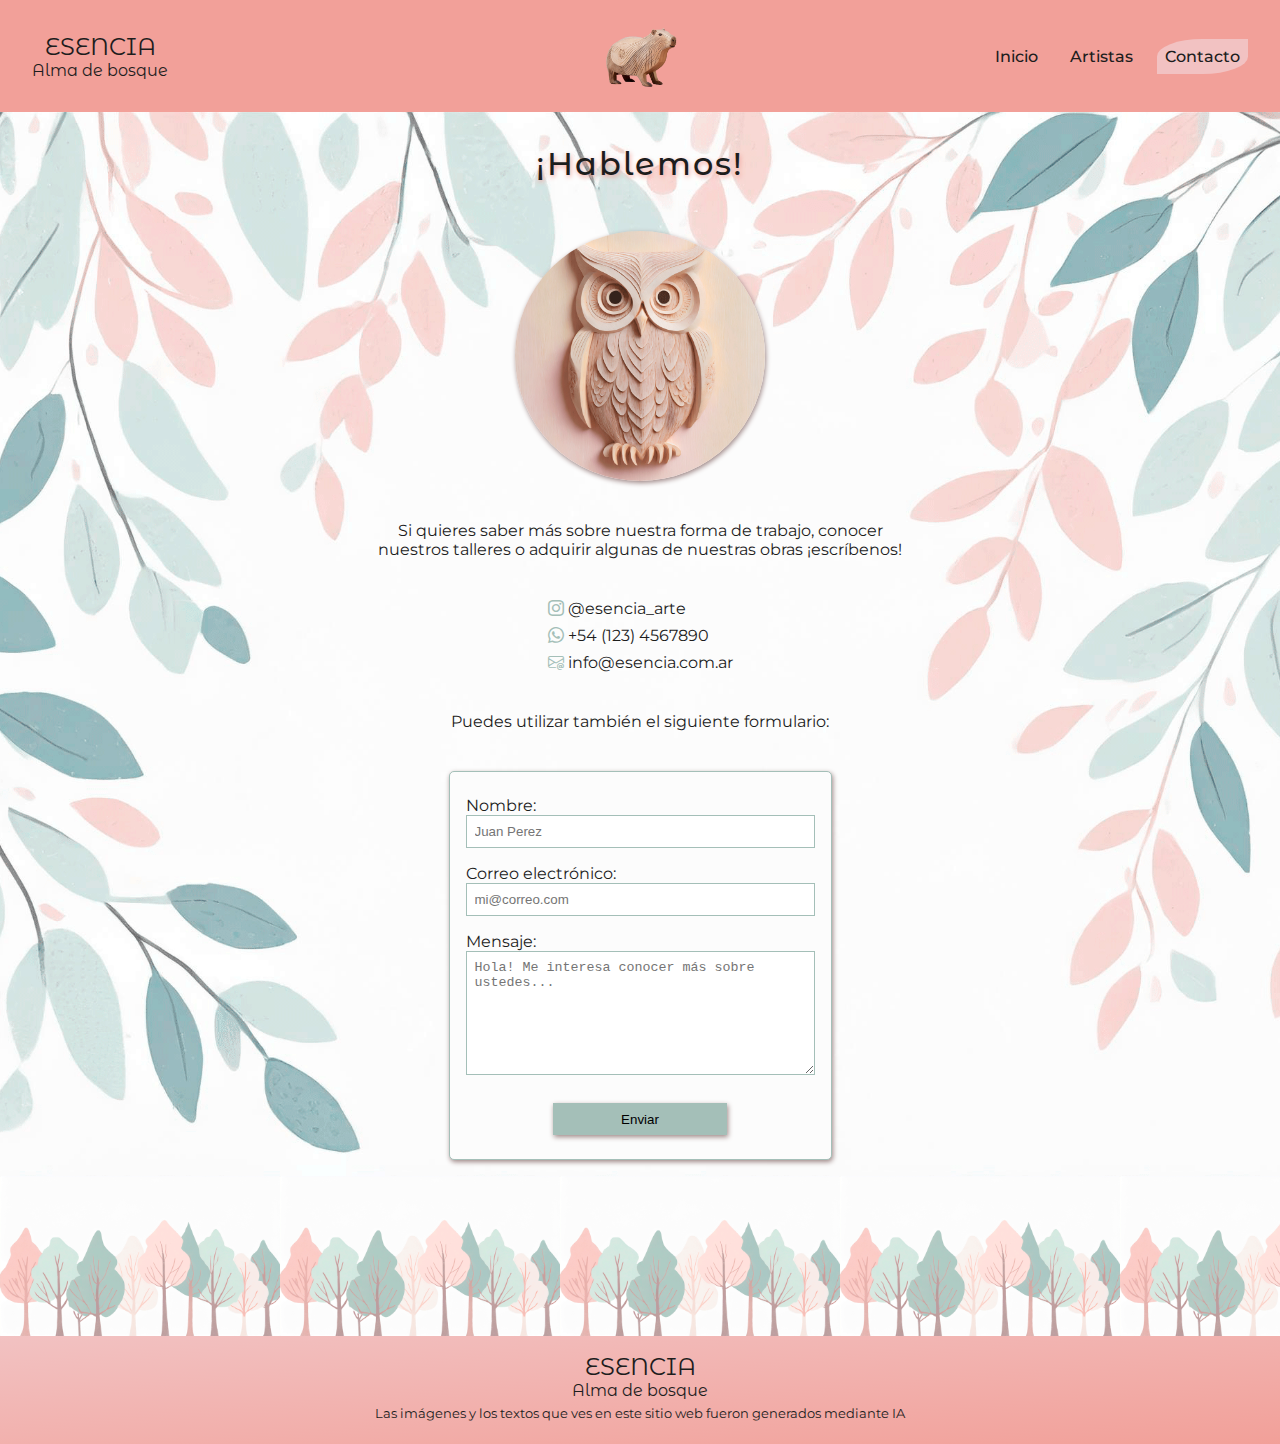
==== pages/contacto.html @ 74b3f2b9 "Se modificó el menú en versión mobile" ====
<!DOCTYPE html>
<html lang="es">

<head>
  <meta charset="UTF-8" />
  <meta name="viewport" content="width=device-width, initial-scale=1.0" />
  <title>Esencia | Contacto</title>
  <meta name="theme-color" content="#f2a099">
  <meta name="description"
    content="Obras de arte realizadas en madera, creadas por artistas con gran compromiso social y ambiental">
  <meta name="keywords"
    content="esencia, alma de bosque, arte, madera, obras de arte en madera, artistas, cuchi lepratte, lucia gomez, pedro fernandez, madera recuperada, madera reciclada, compromiso con el ambiente, ecología">
  <!-- Open Graph -->
  <meta property="og:title" content="Esencia | Obras de arte con alma de bosque">
  <meta property="og:description"
    content="Obras de arte realizadas en madera, creadas por artistas con gran compromiso social y ambiental">
  <meta property="og:type" content="website" />
  <meta property="og:url" content="" />
  <!-- favicon -->
  <link rel="shortcut icon" href="../assets/favicon.ico" type="image/x-icon" />
  <!-- Fuentes -->
  <link rel="preconnect" href="https://fonts.googleapis.com" />
  <link rel="preconnect" href="https://fonts.gstatic.com" crossorigin />
  <link
    href="https://fonts.googleapis.com/css2?family=Montserrat+Alternates:ital,wght@0,100;0,200;0,300;0,400;0,500;0,600;0,700;0,800;0,900;1,100;1,200;1,300;1,400;1,500;1,600;1,700;1,800;1,900&family=Montserrat:ital,wght@0,100..900;1,100..900&display=swap"
    rel="stylesheet" />
  <link rel="stylesheet" href="https://cdn.jsdelivr.net/npm/bootstrap-icons@1.11.3/font/bootstrap-icons.min.css" />
  <!-- CSS -->
  <link rel="stylesheet" href="../css/style.css" />
</head>

<body>
  <!-- Encabezado -->
  <header class="nav">
    <div class="nav-logo-box">
      <a class="nav-logo" href="../index.html">
        <span class="nav-logo-marca">ESENCIA</span>
        <span class="nav-logo-slogan">Alma de bosque</span>
      </a>
    </div>
    <!-- Carpincho - Visible solo en md -->
    <img class="nav-carpincho" src="../assets/carpincho2.png" alt="Carpincho de madera" />
    <!-- Encabezado - Menú -->
    <div class="nav-menu-box">
      <label class="bi bi-list nav-menu-icon" for="menu">
      </label>
      <input type="checkbox" id="menu" class="nav-menu-show">
      <ul class="nav-menu">
        <li class="nav-menu-item">
          <a href="../index.html">Inicio</a>
        </li>
        <li class="nav-menu-item nav-menu-artistas">Artistas
          <ul class="nav-artistas">
            <li class="nav-artistas-item"><a href="./luciagomez.html">Lucía Gómez</a></li>
            <li class="nav-artistas-item"><a href="./cuchilepratte.html">Cuchi Lepratte</a></li>
            <li class="nav-artistas-item"><a href="./pedrofernandez.html">Pedro Fernández</a></li>
          </ul>
        </li>
        <li class="nav-menu-item active">
          <a class="" href="./contacto.html">Contacto</a>
        </li>
      </ul>
    </div>
  </header>
  <!-- Fin Encabezado -->

  <main>
    <section class="contacto">
      <h1>¡Hablemos!</h1>
      <img class="contacto-img" src="../assets/animal-01.png" alt="">
      <p>Si quieres saber más sobre nuestra forma de trabajo, conocer nuestros talleres o adquirir algunas de nuestras
        obras ¡escríbenos!</p>

      <ul class="contacto-redes">
        <li><span class="bi bi-instagram"></span><a href="http://www.instagram.com" target="_blank"> @esencia_arte</a>
        </li>
        <li><span class="bi bi-whatsapp"></span><a href="https://api.whatsapp.com/" target="_blank"> +54 (123)
            4567890</a></li>
        <li><span class="bi bi-envelope-at"></span><a href="mailto:info@esencia.com.ar" target="_blank">
            info@esencia.com.ar</a></li>
      </ul>

      <p>Puedes utilizar también el siguiente formulario:</p>
      <form action="" class="contacto-form">


        <label>Nombre:
          <input id="nombre" type="text" placeholder="Juan Perez">
        </label>
        <label>Correo electrónico:
          <input id="email" type="email" placeholder="mi@correo.com">
        </label>
        <label>Mensaje:
          <textarea name="asunto" id="asunto" placeholder="Hola! Me interesa conocer más sobre ustedes..."></textarea>
        </label>
        <button class="contacto-form-button button">Enviar</button>

      </form>
    </section>
  </main>

  <!-- Footer -->
  <footer class="footer">
    <div class="footer-arboleda" src="./assets/arboles.png" alt="Arboleda"></div>
    <div class="footer-logo">
      <a href="../index.html">
        <span class="footer-logo-marca"> ESENCIA </span>
        <span class="footer-logo-slogan">Alma de bosque</span>
      </a>
      <p>
        Las imágenes y los textos que ves en este sitio web fueron generados
        mediante IA
      </p>
    </div>
  </footer>


</body>

</html>
---- css/style.css ----
@charset "UTF-8";
/* Variables */
/* Colores */
/* Fuentes */
/* Sombras */
.contacto-form .button, .contacto-form, .contacto-img, .acceso-artista:hover, .acceso-artista-img, .obras .obra-img, .artista-hero .artista-img, .artistas .artista:hover, .artistas .artistas-container .artista-img {
  box-shadow: 1px 2px 5px #9e8786;
}

/* Padding */
.contacto, .acceso, .artista-descripcion, .artista-hero, .index-esencia, .artistas, .index-hero {
  padding: 2em;
}

/* Flexbox */
/* fin variables */
/* REset */
* {
  box-sizing: border-box;
  margin: 0;
  padding: 0;
}

body {
  font-family: Montserrat, sans-serif;
  background-color: #fcfcfc;
  color: #1d1d1d;
}

a {
  text-decoration: none;
  color: #1d1d1d;
}

li {
  list-style-type: none;
}

img {
  width: 100%;
}

/* fin Reset */
h1 {
  font-family: "Montserrat Alternates", sans-serif;
  font-size: 2em;
  letter-spacing: 2px;
  font-weight: 500;
  text-shadow: 1px 2px 5px #f2a099;
  padding: 0.5em 1em;
}

h2 {
  font-family: "Montserrat Alternates", sans-serif;
  font-size: 1.5em;
  letter-spacing: 1px;
  font-weight: 500;
  padding: 0.5em;
}

h3 {
  font-family: "Montserrat Alternates", sans-serif;
  font-size: 1.2em;
  letter-spacing: 1px;
  font-weight: 500;
  padding: 0.5em;
  text-shadow: 1px 2px 5px #a4bfb8;
}

p {
  font-family: Montserrat, sans-serif;
  font-size: 1em;
  letter-spacing: 0;
  font-weight: normal;
  max-width: 80ch;
  text-align: center;
  text-wrap: balance;
  margin-inline: auto;
  padding: 0.5em;
}

.nav {
  background-color: #f2a099;
  display: grid;
  align-items: center;
  grid-template-columns: repeat(2, 1fr);
  padding: 1em;
}
.nav-logo {
  text-align: center;
  float: left;
  margin-left: 1em;
}
.nav-logo-marca {
  font-family: "Montserrat Alternates", sans-serif;
  font-size: 1.5em;
  display: block;
}
.nav-logo-slogan {
  font-family: "Montserrat Alternates", sans-serif;
}
.nav-carpincho {
  display: none;
}
.nav-menu-box {
  display: flex;
  flex-direction: row;
  flex-wrap: wrap;
  justify-content: end;
  gap: 2em;
  width: 100%;
}
.nav-menu-icon {
  font-size: 2.5em;
  cursor: pointer;
}
.nav-menu-show {
  display: none;
}
.nav-menu-show:checked + .nav-menu {
  display: flex;
}
.nav-menu {
  border: #fcfcfc 1px solid;
  border-radius: 10px;
  background-color: #f2c2c2;
  padding: 1em;
  display: none;
  flex-direction: column;
  gap: 1em;
  position: absolute;
  top: 3.5em;
  right: 0.5em;
  z-index: 100;
  width: 200px;
}
.nav-menu .nav-artistas-item {
  font-size: 0.9em;
  padding: 0.5em;
}
.nav .nav-menu-item:not(.active) a:hover,
.nav .nav-artistas-item:not(.active) a:hover {
  text-decoration: underline;
  text-underline-offset: 5px;
  text-decoration-thickness: 4px;
  text-decoration-color: #f2a099;
}

/* fin Header-Menu */
.footer {
  text-align: center;
}
.footer-arboleda {
  height: 10em;
  background-image: url(../assets/arboles.png);
  background-size: contain;
  background-repeat: repeat;
}
.footer-logo {
  background: linear-gradient(to bottom right, #f2c2c2, #f2a099);
  padding: 1em;
  /* Fin Footer - Logo */
}
.footer-logo-marca {
  font-family: "Montserrat Alternates", sans-serif;
  font-size: 1.5em;
  display: block;
}
.footer-logo-slogan {
  font-family: "Montserrat Alternates", sans-serif;
}
.footer-logo > p {
  font-size: 0.8em;
  padding-top: 0.5em;
}

/* Fin Footer */
/* Index */
.index-hero {
  background-image: url(../assets/fondoRamas.png);
  background-size: cover;
  background-position: bottom;
  text-align: center;
}
.index-hero-marca {
  background-color: white;
  border-radius: 50px;
  width: 25%;
  min-width: 250px;
  margin-inline: auto;
}
.index-hero-slogan {
  font-family: "Montserrat Alternates", sans-serif;
  font-size: 1.2em;
  padding: 0.5em;
}
.index-hero-img {
  width: 300px;
  max-width: 300px;
  margin-inline: auto;
}

.index-hero-img:hover {
  transform: rotate(360deg);
  transition-duration: 0.8s;
}

/* fin Index-Main */
.artistas {
  background-image: url(../assets/fondoMadera.jpg);
  background-size: cover;
  background-attachment: fixed;
  background-position: center;
  text-align: center;
}
.artistas .artistas-container {
  display: flex;
  flex-wrap: wrap;
  justify-content: space-evenly;
  gap: 1em;
  padding: 1em;
  max-width: 1400px;
  margin-inline: auto;
}
.artistas .artistas-container .artista {
  padding: 1em;
  border: 1px solid #fcfcfc;
  background-color: rgba(252, 252, 252, 0.5);
  border-top-left-radius: 30%;
  border-top-right-radius: 30%;
  max-width: 250px;
}
.artistas .artistas-container .artista-img {
  border-top-left-radius: 30%;
  border-top-right-radius: 30%;
}
.artistas .artistas-container .artista-ver {
  font-size: 0.9em;
}

/* fin Index Nuestros Artistas */
.index-esencia {
  text-align: center;
}

/* fin Index - Nuestra esencia */
/* Páginas artistas */
.artista-hero {
  background-image: url(../assets/fondoHojas.png);
  background-size: cover;
}
.artista-hero .artista {
  display: flex;
  flex-direction: column;
  align-items: center;
  text-align: center;
  min-width: 300px;
  max-width: 450px;
  padding: 1em;
  margin: 80px auto 0 auto;
  border-radius: 24px;
  background-color: rgba(164, 191, 184, 0.15);
  backdrop-filter: blur(3px);
  border: 1.5px solid rgba(164, 191, 184, 0.1);
}
.artista-hero .artista-img {
  max-width: 100%;
  object-fit: cover;
  margin: -100px 0 30px 0;
  border-radius: 100%;
}
.artista-hero .artista-datos {
  padding-bottom: 1em;
}
.artista-hero .artista-datos-nombre {
  padding: 0;
}
.artista-hero .artista-datos-contacto {
  padding-top: 1em;
}
.artista-hero .artista-datos-contacto span {
  color: #a4bfb8;
  font-size: 1.2em;
}
.artista-hero .artista-datos-contacto li {
  padding: 0.5em;
}

/* Fin Artista Hero */
.artista-descripcion p {
  padding: 8px;
}

/* Fin Artista descripción */
.obras {
  margin-inline: auto;
  padding: 2em 0;
  width: 100%;
  text-align: center;
}
.obras-container {
  display: flex;
  flex-wrap: wrap;
  justify-content: center;
  gap: 4vw;
  background: radial-gradient(#fcfcfc, #f2f2f2, #a4bfb8);
  padding: 32px 0;
  border-radius: 16px;
}
.obras .obra {
  position: relative;
  max-width: 300px;
  max-height: 300px;
}
.obras .obra-img {
  width: 100%;
  border-radius: 8px;
  view-timeline-name: --image;
  view-timeline-axis: block;
  animation-timeline: --image;
  animation-name: show-obras;
  animation-range: entry 25% cover 30%;
  animation-fill-mode: both;
}
.obras .obra-datos {
  width: 100%;
  text-align: center;
  background-color: rgba(242, 160, 153, 0.7);
  position: absolute;
  bottom: -20px;
  padding: 0.5em;
  color: #fcfcfc;
  display: block;
  opacity: 0;
  border-radius: 8px;
  transition: all 0.5 ease-in-out;
}
.obras .obra:hover .obra-datos {
  opacity: 1;
  display: block;
  bottom: 0;
  transition-duration: 0.5s;
}

@keyframes show-obras {
  from {
    opacity: 0;
    scale: 25%;
  }
  to {
    opacity: 1;
    scale: 100%;
  }
}
/* Fin Galería de obras */
.acceso {
  text-align: center;
}
.acceso-box {
  margin-inline: auto;
  padding: 1em;
  min-width: 300px;
  max-width: 600px;
  display: flex;
  flex-wrap: wrap;
  justify-content: space-around;
  gap: 1em;
}
.acceso-artista {
  max-width: 200px;
  padding: 1em;
  border-top-left-radius: 30%;
  border-top-right-radius: 30%;
}
.acceso-artista-img {
  width: 100%;
  border-radius: 100%;
}

/* Fin Acceso a otros artistas */
/* Fin Página Artistas */
/* Página Contacto */
.contacto {
  background-image: url(../assets/fondoRamas.png);
  background-size: contain;
  background-repeat: no-repeat;
  display: flex;
  flex-direction: column;
  align-items: center;
  gap: 2em;
  padding: 1em;
}
.contacto-img {
  border-radius: 100%;
  max-width: 250px;
}
.contacto-img:hover {
  transform: rotate(360deg);
  transition-duration: 1s;
}
.contacto-redes {
  display: flex;
  flex-direction: column;
  justify-content: space-around;
  gap: 0.5em;
}
.contacto-redes .bi {
  color: #a4bfb8;
}
.contacto-form {
  display: flex;
  flex-direction: column;
  padding: 1em;
  background-color: #fcfcfc;
  border: 1px solid #a4bfb8;
  border-radius: 5px;
  min-width: 300px;
}
.contacto-form label {
  display: block;
  padding: 8px 0 8px 0;
}
.contacto-form input {
  border: 1px solid #a4bfb8;
  min-width: 80px;
  width: 100%;
  padding: 8px;
}
.contacto-form input:focus {
  outline: 1px solid #54726a;
}
.contacto-form textarea {
  border: 1px solid #a4bfb8;
  width: 100%;
  min-height: 124px;
  padding: 8px;
}
.contacto-form textarea:focus {
  outline: 1px solid #54726a;
}
.contacto-form .button {
  height: 32px;
  background-color: #a4bfb8;
  border: none;
  margin: 16px auto 8px auto;
  width: 50%;
}

/* Fin Página Contacto */
@media (min-width: 768px) {
  .nav {
    grid-template-columns: 3fr 1fr 3fr;
  }
  .nav-carpincho {
    display: block;
    width: 80px;
    justify-self: center;
  }
  .nav-menu-icon {
    display: none;
  }
  .nav-menu {
    border: none;
    border-radius: 0;
    background-color: inherit;
    padding: 0;
    display: flex;
    flex-direction: row;
    align-items: center;
    justify-content: flex-end;
    position: relative;
    top: 0;
    right: 0;
    align-self: start;
    margin-right: 1em;
    font-weight: 500;
  }
  .nav-menu-item {
    padding: 8px;
    margin-inline: auto;
  }
  .nav-menu-item a {
    background-color: transparent;
  }
  .nav .nav-artistas {
    display: none;
    font-size: 1rem;
    padding: 8px;
    flex-direction: column;
    position: absolute;
    gap: 8px;
    background-color: #f2a099;
    border: 1px solid #f2c2c2;
    border-radius: 10%;
    width: max-content;
  }
  .nav .nav-artistas-item {
    padding: 4px;
  }
  .active {
    background-color: #f2c2c2;
    border-top-left-radius: 50%;
    border-bottom-right-radius: 50%;
  }
  .nav-menu-item,
  .nav-artistas-item {
    position: relative;
  }
  .nav-menu-item:not(.active):hover::before,
  .nav-artistas-item:not(.active):hover::before {
    content: "";
    position: absolute;
    bottom: 0;
    left: 0;
    right: 0;
    margin-inline: auto;
    border-bottom: 3px solid #f2c2c2;
    width: 100%;
  }
  .nav-menu-artistas:hover .nav-artistas {
    display: flex;
  }
  /* Fin Nav - Menú */
  /* Fin Header*/
  /* Página Artistas */
  .artista-hero .artista {
    flex-direction: row;
    width: max-content;
    min-width: 600px;
    max-width: 800px;
    padding: 24px;
    margin: 0 auto;
    position: relative;
    left: 40px;
  }
  .artista-hero .artista-img {
    max-width: 300px;
    margin: 0 0 0 -80px;
    border-radius: 24px;
  }
  .artista-hero .artista-datos {
    padding: 0 24px 0 24px;
    text-align: start;
  }
  .obras-container {
    width: 80vw;
    padding: 32px;
    margin: 0 auto;
  }
  .contacto {
    background-size: cover;
    background-position: bottom;
  }
}

/*# sourceMappingURL=style.css.map */
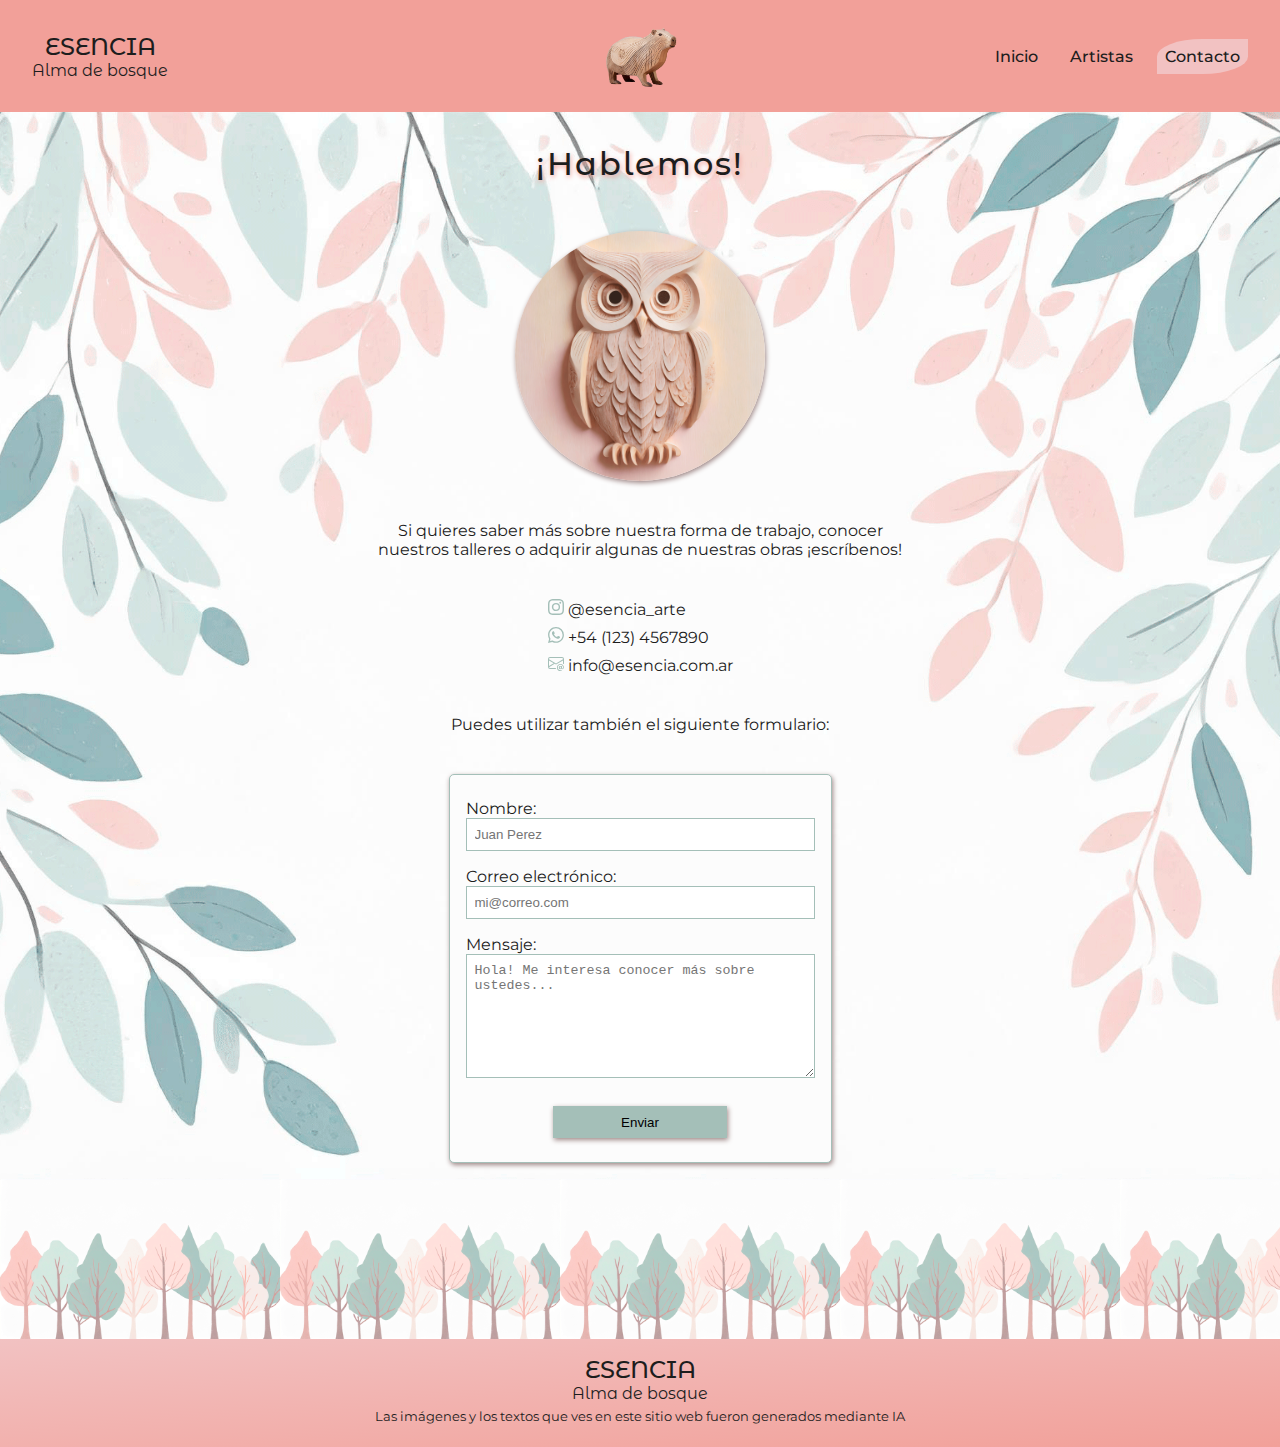
==== commit e174c9c0: "Se optimizaron imágenes. Se agregaron iconos svg" ====
--- a/pages/contacto.html
+++ b/pages/contacto.html
@@ -3,7 +3,7 @@
 
 <head>
   <meta charset="UTF-8" />
-  <meta name="viewport" content="width=device-width, initial-scale=1.0" />
+  <meta name="viewport" content="width=device-width, initial-scale=1.0" >
   <title>Esencia | Contacto</title>
   <meta name="theme-color" content="#f2a099">
   <meta name="description"
@@ -14,19 +14,18 @@
   <meta property="og:title" content="Esencia | Obras de arte con alma de bosque">
   <meta property="og:description"
     content="Obras de arte realizadas en madera, creadas por artistas con gran compromiso social y ambiental">
-  <meta property="og:type" content="website" />
-  <meta property="og:url" content="" />
+  <meta property="og:type" content="website" >
+  <meta property="og:url" content="" >
   <!-- favicon -->
-  <link rel="shortcut icon" href="../assets/favicon.ico" type="image/x-icon" />
+  <link rel="shortcut icon" href="../assets/favicon.ico" type="image/x-icon" >
   <!-- Fuentes -->
-  <link rel="preconnect" href="https://fonts.googleapis.com" />
-  <link rel="preconnect" href="https://fonts.gstatic.com" crossorigin />
+  <link rel="preconnect" href="https://fonts.googleapis.com" >
+  <link rel="preconnect" href="https://fonts.gstatic.com" crossorigin >
   <link
     href="https://fonts.googleapis.com/css2?family=Montserrat+Alternates:ital,wght@0,100;0,200;0,300;0,400;0,500;0,600;0,700;0,800;0,900;1,100;1,200;1,300;1,400;1,500;1,600;1,700;1,800;1,900&family=Montserrat:ital,wght@0,100..900;1,100..900&display=swap"
-    rel="stylesheet" />
-  <link rel="stylesheet" href="https://cdn.jsdelivr.net/npm/bootstrap-icons@1.11.3/font/bootstrap-icons.min.css" />
+    rel="stylesheet">
   <!-- CSS -->
-  <link rel="stylesheet" href="../css/style.css" />
+  <link rel="stylesheet" href="../css/style.css" >
 </head>
 
 <body>
@@ -39,12 +38,15 @@
       </a>
     </div>
     <!-- Carpincho - Visible solo en md -->
-    <img class="nav-carpincho" src="../assets/carpincho2.png" alt="Carpincho de madera" />
+    <img class="nav-carpincho" src="../assets/img/carpincho2.png" alt="Carpincho de madera" >
     <!-- Encabezado - Menú -->
     <div class="nav-menu-box">
-      <label class="bi bi-list nav-menu-icon" for="menu">
+      <input type="checkbox" id="menu" class="nav-menu-show" >
+      <label class="nav-menu-icon" for="menu">
+        <span class="linea-1"></span>
+        <span class="linea-2"></span>
+        <span class="linea-3"></span>
       </label>
-      <input type="checkbox" id="menu" class="nav-menu-show">
       <ul class="nav-menu">
         <li class="nav-menu-item">
           <a href="../index.html">Inicio</a>
@@ -67,23 +69,37 @@
   <main>
     <section class="contacto">
       <h1>¡Hablemos!</h1>
-      <img class="contacto-img" src="../assets/animal-01.png" alt="">
+      <img class="contacto-img" src="../assets/artistas/animal-01.png" alt="Búho de madera">
       <p>Si quieres saber más sobre nuestra forma de trabajo, conocer nuestros talleres o adquirir algunas de nuestras
         obras ¡escríbenos!</p>
 
       <ul class="contacto-redes">
-        <li><span class="bi bi-instagram"></span><a href="http://www.instagram.com" target="_blank"> @esencia_arte</a>
+        <li><svg class="icon" viewBox="0 0 16 16">
+          <path
+            d="M8 0C5.829 0 5.556.01 4.703.048 3.85.088 3.269.222 2.76.42a3.9 3.9 0 0 0-1.417.923A3.9 3.9 0 0 0 .42 2.76C.222 3.268.087 3.85.048 4.7.01 5.555 0 5.827 0 8.001c0 2.172.01 2.444.048 3.297.04.852.174 1.433.372 1.942.205.526.478.972.923 1.417.444.445.89.719 1.416.923.51.198 1.09.333 1.942.372C5.555 15.99 5.827 16 8 16s2.444-.01 3.298-.048c.851-.04 1.434-.174 1.943-.372a3.9 3.9 0 0 0 1.416-.923c.445-.445.718-.891.923-1.417.197-.509.332-1.09.372-1.942C15.99 10.445 16 10.173 16 8s-.01-2.445-.048-3.299c-.04-.851-.175-1.433-.372-1.941a3.9 3.9 0 0 0-.923-1.417A3.9 3.9 0 0 0 13.24.42c-.51-.198-1.092-.333-1.943-.372C10.443.01 10.172 0 7.998 0zm-.717 1.442h.718c2.136 0 2.389.007 3.232.046.78.035 1.204.166 1.486.275.373.145.64.319.92.599s.453.546.598.92c.11.281.24.705.275 1.485.039.843.047 1.096.047 3.231s-.008 2.389-.047 3.232c-.035.78-.166 1.203-.275 1.485a2.5 2.5 0 0 1-.599.919c-.28.28-.546.453-.92.598-.28.11-.704.24-1.485.276-.843.038-1.096.047-3.232.047s-2.39-.009-3.233-.047c-.78-.036-1.203-.166-1.485-.276a2.5 2.5 0 0 1-.92-.598 2.5 2.5 0 0 1-.6-.92c-.109-.281-.24-.705-.275-1.485-.038-.843-.046-1.096-.046-3.233s.008-2.388.046-3.231c.036-.78.166-1.204.276-1.486.145-.373.319-.64.599-.92s.546-.453.92-.598c.282-.11.705-.24 1.485-.276.738-.034 1.024-.044 2.515-.045zm4.988 1.328a.96.96 0 1 0 0 1.92.96.96 0 0 0 0-1.92m-4.27 1.122a4.109 4.109 0 1 0 0 8.217 4.109 4.109 0 0 0 0-8.217m0 1.441a2.667 2.667 0 1 1 0 5.334 2.667 2.667 0 0 1 0-5.334" />
+        </svg>
+        <a href="http://www.instagram.com" target="_blank"> @esencia_arte</a>
         </li>
-        <li><span class="bi bi-whatsapp"></span><a href="https://api.whatsapp.com/" target="_blank"> +54 (123)
+        <li>
+          <svg class="icon" viewBox="0 0 16 16">
+            <path
+              d="M13.601 2.326A7.85 7.85 0 0 0 7.994 0C3.627 0 .068 3.558.064 7.926c0 1.399.366 2.76 1.057 3.965L0 16l4.204-1.102a7.9 7.9 0 0 0 3.79.965h.004c4.368 0 7.926-3.558 7.93-7.93A7.9 7.9 0 0 0 13.6 2.326zM7.994 14.521a6.6 6.6 0 0 1-3.356-.92l-.24-.144-2.494.654.666-2.433-.156-.251a6.56 6.56 0 0 1-1.007-3.505c0-3.626 2.957-6.584 6.591-6.584a6.56 6.56 0 0 1 4.66 1.931 6.56 6.56 0 0 1 1.928 4.66c-.004 3.639-2.961 6.592-6.592 6.592m3.615-4.934c-.197-.099-1.17-.578-1.353-.646-.182-.065-.315-.099-.445.099-.133.197-.513.646-.627.775-.114.133-.232.148-.43.05-.197-.1-.836-.308-1.592-.985-.59-.525-.985-1.175-1.103-1.372-.114-.198-.011-.304.088-.403.087-.088.197-.232.296-.346.1-.114.133-.198.198-.33.065-.134.034-.248-.015-.347-.05-.099-.445-1.076-.612-1.47-.16-.389-.323-.335-.445-.34-.114-.007-.247-.007-.38-.007a.73.73 0 0 0-.529.247c-.182.198-.691.677-.691 1.654s.71 1.916.81 2.049c.098.133 1.394 2.132 3.383 2.992.47.205.84.326 1.129.418.475.152.904.129 1.246.08.38-.058 1.171-.48 1.338-.943.164-.464.164-.86.114-.943-.049-.084-.182-.133-.38-.232" />
+          </svg>
+          <a href="https://api.whatsapp.com/" target="_blank"> +54 (123)
             4567890</a></li>
-        <li><span class="bi bi-envelope-at"></span><a href="mailto:info@esencia.com.ar" target="_blank">
+        <li>
+          <svg class="icon" viewBox="0 0 16 16">
+            <path
+              d="M2 2a2 2 0 0 0-2 2v8.01A2 2 0 0 0 2 14h5.5a.5.5 0 0 0 0-1H2a1 1 0 0 1-.966-.741l5.64-3.471L8 9.583l7-4.2V8.5a.5.5 0 0 0 1 0V4a2 2 0 0 0-2-2zm3.708 6.208L1 11.105V5.383zM1 4.217V4a1 1 0 0 1 1-1h12a1 1 0 0 1 1 1v.217l-7 4.2z" />
+            <path
+              d="M14.247 14.269c1.01 0 1.587-.857 1.587-2.025v-.21C15.834 10.43 14.64 9 12.52 9h-.035C10.42 9 9 10.36 9 12.432v.214C9 14.82 10.438 16 12.358 16h.044c.594 0 1.018-.074 1.237-.175v-.73c-.245.11-.673.18-1.18.18h-.044c-1.334 0-2.571-.788-2.571-2.655v-.157c0-1.657 1.058-2.724 2.64-2.724h.04c1.535 0 2.484 1.05 2.484 2.326v.118c0 .975-.324 1.39-.639 1.39-.232 0-.41-.148-.41-.42v-2.19h-.906v.569h-.03c-.084-.298-.368-.63-.954-.63-.778 0-1.259.555-1.259 1.4v.528c0 .892.49 1.434 1.26 1.434.471 0 .896-.227 1.014-.643h.043c.118.42.617.648 1.12.648m-2.453-1.588v-.227c0-.546.227-.791.573-.791.297 0 .572.192.572.708v.367c0 .573-.253.744-.564.744-.354 0-.581-.215-.581-.8Z" />
+          </svg>
+          <a href="mailto:info@esencia.com.ar" target="_blank">
             info@esencia.com.ar</a></li>
       </ul>
 
       <p>Puedes utilizar también el siguiente formulario:</p>
-      <form action="" class="contacto-form">
-
-
+      <form action="#" class="contacto-form">
         <label>Nombre:
           <input id="nombre" type="text" placeholder="Juan Perez">
         </label>
@@ -101,7 +117,7 @@
 
   <!-- Footer -->
   <footer class="footer">
-    <div class="footer-arboleda" src="./assets/arboles.png" alt="Arboleda"></div>
+    <div class="footer-arboleda"></div>
     <div class="footer-logo">
       <a href="../index.html">
         <span class="footer-logo-marca"> ESENCIA </span>
--- a/css/style.css
+++ b/css/style.css
@@ -85,6 +85,7 @@
   align-items: center;
   grid-template-columns: repeat(2, 1fr);
   padding: 1em;
+  /* Flexbox */
 }
 .nav-logo {
   text-align: center;
@@ -94,6 +95,7 @@
 .nav-logo-marca {
   font-family: "Montserrat Alternates", sans-serif;
   font-size: 1.5em;
+  font-weight: 500;
   display: block;
 }
 .nav-logo-slogan {
@@ -111,28 +113,65 @@
   width: 100%;
 }
 .nav-menu-icon {
-  font-size: 2.5em;
   cursor: pointer;
+  width: 2em;
+  height: 2em;
+  position: relative;
+  display: flex;
+  flex-direction: column;
+  align-items: center;
+  justify-content: space-around;
+  gap: 0;
+}
+.nav-menu-icon span {
+  border-radius: 5px;
+  background-color: #1d1d1d;
+  display: block;
+  width: 100%;
+  height: 3px;
+  transform-origin: left;
+  animation-duration: 1s;
+  animation-fill-mode: forwards;
 }
 .nav-menu-show {
   display: none;
 }
-.nav-menu-show:checked + .nav-menu {
-  display: flex;
+.nav-menu-show:checked ~ .nav-menu-icon .linea-1 {
+  animation-name: linea1-animacion;
+}
+.nav-menu-show:checked ~ .nav-menu-icon > .linea-2 {
+  animation-name: linea2-animacion;
+}
+.nav-menu-show:checked ~ .nav-menu-icon > .linea-3 {
+  animation-name: linea3-animacion;
+}
+.nav-menu-show:checked ~ .nav-menu {
+  clip-path: polygon(0 0%, 100% 0, 100% 100%, 0% 100%);
+}
+.nav-menu-show:not(:checked) ~ .nav-menu-icon .linea-1 {
+  animation-name: linea1-animacion-close;
+}
+.nav-menu-show:not(:checked) ~ .nav-menu-icon > .linea-2 {
+  animation-name: linea2-animacion-close;
+}
+.nav-menu-show:not(:checked) ~ .nav-menu-icon > .linea-3 {
+  animation-name: linea3-animacion-close;
 }
 .nav-menu {
   border: #fcfcfc 1px solid;
   border-radius: 10px;
   background-color: #f2c2c2;
   padding: 1em;
-  display: none;
+  display: flex;
   flex-direction: column;
   gap: 1em;
   position: absolute;
-  top: 3.5em;
-  right: 0.5em;
-  z-index: 100;
+  top: 4em;
+  right: 1em;
   width: 200px;
+  z-index: 1;
+  clip-path: polygon(100% 0, 100% 0, 100% 100%, 100% 100%);
+  transition: clip-path 0.5s ease-in;
 }
 .nav-menu .nav-artistas-item {
   font-size: 0.9em;
@@ -146,13 +185,53 @@
   text-decoration-color: #f2a099;
 }
 
+@keyframes linea1-animacion {
+  50%, 100% {
+    transform: rotate(45deg);
+  }
+}
+@keyframes linea2-animacion {
+  20%, 100% {
+    opacity: 0;
+    width: 0;
+  }
+}
+@keyframes linea3-animacion {
+  50%, 100% {
+    transform: rotate(-45deg);
+  }
+}
+@keyframes linea1-animacion-close {
+  0%, 50% {
+    transform: rotate(45deg);
+  }
+  50%, 100% {
+    transform: rotate(0deg);
+  }
+}
+@keyframes linea2-animacion-close {
+  0%, 50% {
+    opacity: 0;
+  }
+  50%, 100% {
+    opacity: 1;
+  }
+}
+@keyframes linea3-animacion-close {
+  0%, 50% {
+    transform: rotate(-45deg);
+  }
+  50%, 100% {
+    transform: rotate(0deg);
+  }
+}
 /* fin Header-Menu */
 .footer {
   text-align: center;
 }
 .footer-arboleda {
   height: 10em;
-  background-image: url(../assets/arboles.png);
+  background-image: url(../assets/img/arboles.png);
   background-size: contain;
   background-repeat: repeat;
 }
@@ -165,6 +244,7 @@
   font-family: "Montserrat Alternates", sans-serif;
   font-size: 1.5em;
   display: block;
+  font-weight: 500;
 }
 .footer-logo-slogan {
   font-family: "Montserrat Alternates", sans-serif;
@@ -177,7 +257,7 @@
 /* Fin Footer */
 /* Index */
 .index-hero {
-  background-image: url(../assets/fondoRamas.png);
+  background-image: url(../assets/img/fondoRamas.png);
   background-size: cover;
   background-position: bottom;
   text-align: center;
@@ -207,7 +287,7 @@
 
 /* fin Index-Main */
 .artistas {
-  background-image: url(../assets/fondoMadera.jpg);
+  background-image: url(../assets/img/fondoMadera.jpg);
   background-size: cover;
   background-attachment: fixed;
   background-position: center;
@@ -229,6 +309,7 @@
   border-top-left-radius: 30%;
   border-top-right-radius: 30%;
   max-width: 250px;
+  transition: all 0.5s ease;
 }
 .artistas .artistas-container .artista-img {
   border-top-left-radius: 30%;
@@ -246,7 +327,7 @@
 /* fin Index - Nuestra esencia */
 /* Páginas artistas */
 .artista-hero {
-  background-image: url(../assets/fondoHojas.png);
+  background-image: url(../assets/img/fondoHojas.png);
   background-size: cover;
 }
 .artista-hero .artista {
@@ -278,12 +359,19 @@
 .artista-hero .artista-datos-contacto {
   padding-top: 1em;
 }
+.artista-hero .artista-datos-contacto .icon {
+  width: 1.2em;
+  fill: #a4bfb8;
+}
 .artista-hero .artista-datos-contacto span {
   color: #a4bfb8;
   font-size: 1.2em;
 }
 .artista-hero .artista-datos-contacto li {
   padding: 0.5em;
+}
+.artista-hero .artista-datos-contacto li:hover {
+  text-shadow: 1px 2px 5px #a4bfb8;
 }
 
 /* Fin Artista Hero */
@@ -371,6 +459,7 @@
   padding: 1em;
   border-top-left-radius: 30%;
   border-top-right-radius: 30%;
+  transition: all 0.5s ease;
 }
 .acceso-artista-img {
   width: 100%;
@@ -381,7 +470,7 @@
 /* Fin Página Artistas */
 /* Página Contacto */
 .contacto {
-  background-image: url(../assets/fondoRamas.png);
+  background-image: url(../assets/img/fondoRamas.png);
   background-size: contain;
   background-repeat: no-repeat;
   display: flex;
@@ -404,8 +493,12 @@
   justify-content: space-around;
   gap: 0.5em;
 }
-.contacto-redes .bi {
-  color: #a4bfb8;
+.contacto-redes .icon {
+  width: 1em;
+  fill: #a4bfb8;
+}
+.contacto-redes li:hover {
+  text-shadow: 1px 2px 5px #a4bfb8;
 }
 .contacto-form {
   display: flex;
@@ -444,6 +537,11 @@
   border: none;
   margin: 16px auto 8px auto;
   width: 50%;
+  transition: all 1s ease;
+}
+.contacto-form .button:hover {
+  box-shadow: 2px 4px 10px #9e8786;
+  background-color: #f2a099;
 }
 
 /* Fin Página Contacto */
@@ -458,6 +556,9 @@
   }
   .nav-menu-icon {
     display: none;
+  }
+  .nav .nav-menu-show:not(:checked) ~ .nav-menu {
+    clip-path: none;
   }
   .nav-menu {
     border: none;
@@ -474,6 +575,7 @@
     align-self: start;
     margin-right: 1em;
     font-weight: 500;
+    width: auto;
   }
   .nav-menu-item {
     padding: 8px;
@@ -483,19 +585,26 @@
     background-color: transparent;
   }
   .nav .nav-artistas {
-    display: none;
-    font-size: 1rem;
+    display: flex;
+    flex-direction: column;
+    gap: 8px;
+    font-size: 1em;
     padding: 8px;
-    flex-direction: column;
     position: absolute;
-    gap: 8px;
+    top: 40px;
     background-color: #f2a099;
     border: 1px solid #f2c2c2;
-    border-radius: 10%;
+    border-top-left-radius: 10%;
+    border-bottom-right-radius: 10%;
     width: max-content;
+    clip-path: polygon(0 0, 100% 0, 100% 0, 0 0);
+    transition: clip-path 0.5s ease-in-out;
   }
   .nav .nav-artistas-item {
     padding: 4px;
+  }
+  .nav-menu-artistas:hover .nav-artistas {
+    clip-path: polygon(0 0, 100% 0, 100% 100%, 0% 100%);
   }
   .active {
     background-color: #f2c2c2;
@@ -516,9 +625,6 @@
     margin-inline: auto;
     border-bottom: 3px solid #f2c2c2;
     width: 100%;
-  }
-  .nav-menu-artistas:hover .nav-artistas {
-    display: flex;
   }
   /* Fin Nav - Menú */
   /* Fin Header*/
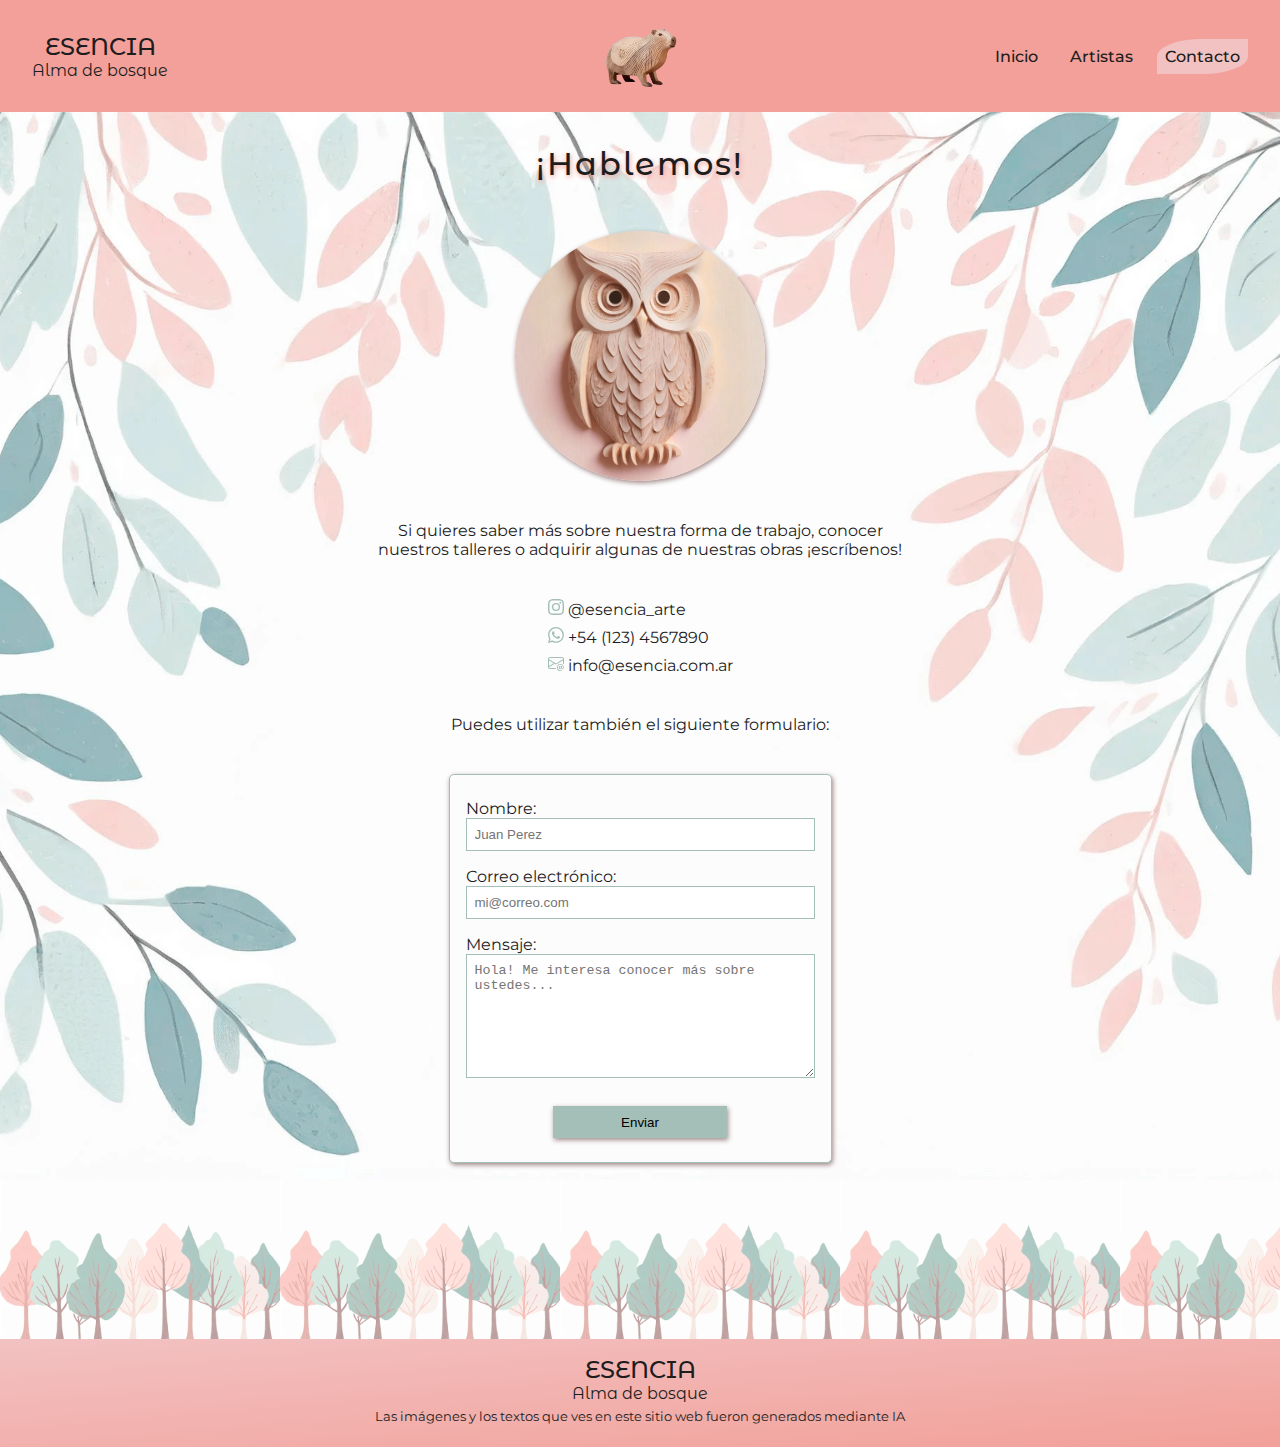
==== commit 6ee598a5: "Optimización de imágenes" ====
--- a/pages/contacto.html
+++ b/pages/contacto.html
@@ -21,9 +21,9 @@
   <!-- Fuentes -->
   <link rel="preconnect" href="https://fonts.googleapis.com" >
   <link rel="preconnect" href="https://fonts.gstatic.com" crossorigin >
-  <link
-    href="https://fonts.googleapis.com/css2?family=Montserrat+Alternates:ital,wght@0,100;0,200;0,300;0,400;0,500;0,600;0,700;0,800;0,900;1,100;1,200;1,300;1,400;1,500;1,600;1,700;1,800;1,900&family=Montserrat:ital,wght@0,100..900;1,100..900&display=swap"
-    rel="stylesheet">
+<link
+  href="https://fonts.googleapis.com/css2?family=Montserrat+Alternates:wght@400;500&family=Montserrat:ital@0;1&display=swap"
+  rel="stylesheet">
   <!-- CSS -->
   <link rel="stylesheet" href="../css/style.css" >
 </head>
@@ -38,7 +38,7 @@
       </a>
     </div>
     <!-- Carpincho - Visible solo en md -->
-    <img class="nav-carpincho" src="../assets/img/carpincho2.png" alt="Carpincho de madera" >
+    <img class="nav-carpincho" src="../assets/img/carpincho2.webp" alt="Carpincho de madera" >
     <!-- Encabezado - Menú -->
     <div class="nav-menu-box">
       <input type="checkbox" id="menu" class="nav-menu-show" >
@@ -69,7 +69,7 @@
   <main>
     <section class="contacto">
       <h1>¡Hablemos!</h1>
-      <img class="contacto-img" src="../assets/artistas/animal-01.png" alt="Búho de madera">
+      <img class="contacto-img" src="../assets/artistas/animal-01.webp" alt="Búho de madera">
       <p>Si quieres saber más sobre nuestra forma de trabajo, conocer nuestros talleres o adquirir algunas de nuestras
         obras ¡escríbenos!</p>
 
--- a/css/style.css
+++ b/css/style.css
@@ -1,5 +1,6 @@
 @charset "UTF-8";
-/* Variables */
+/* Variables *
+
 /* Colores */
 /* Fuentes */
 /* Sombras */
@@ -231,7 +232,7 @@
 }
 .footer-arboleda {
   height: 10em;
-  background-image: url(../assets/img/arboles.png);
+  background-image: url(../assets/img/arboles.webp);
   background-size: contain;
   background-repeat: repeat;
 }
@@ -257,7 +258,7 @@
 /* Fin Footer */
 /* Index */
 .index-hero {
-  background-image: url(../assets/img/fondoRamas.png);
+  background-image: url(../assets/img/fondoRamas.webp);
   background-size: cover;
   background-position: bottom;
   text-align: center;
@@ -287,7 +288,7 @@
 
 /* fin Index-Main */
 .artistas {
-  background-image: url(../assets/img/fondoMadera.jpg);
+  background-image: url(../assets/img/fondoMadera.webp);
   background-size: cover;
   background-attachment: fixed;
   background-position: center;
@@ -327,7 +328,7 @@
 /* fin Index - Nuestra esencia */
 /* Páginas artistas */
 .artista-hero {
-  background-image: url(../assets/img/fondoHojas.png);
+  background-image: url(../assets/img/fondoHojas.webp);
   background-size: cover;
 }
 .artista-hero .artista {
@@ -470,7 +471,7 @@
 /* Fin Página Artistas */
 /* Página Contacto */
 .contacto {
-  background-image: url(../assets/img/fondoRamas.png);
+  background-image: url(../assets/img/fondoRamas.webp);
   background-size: contain;
   background-repeat: no-repeat;
   display: flex;
